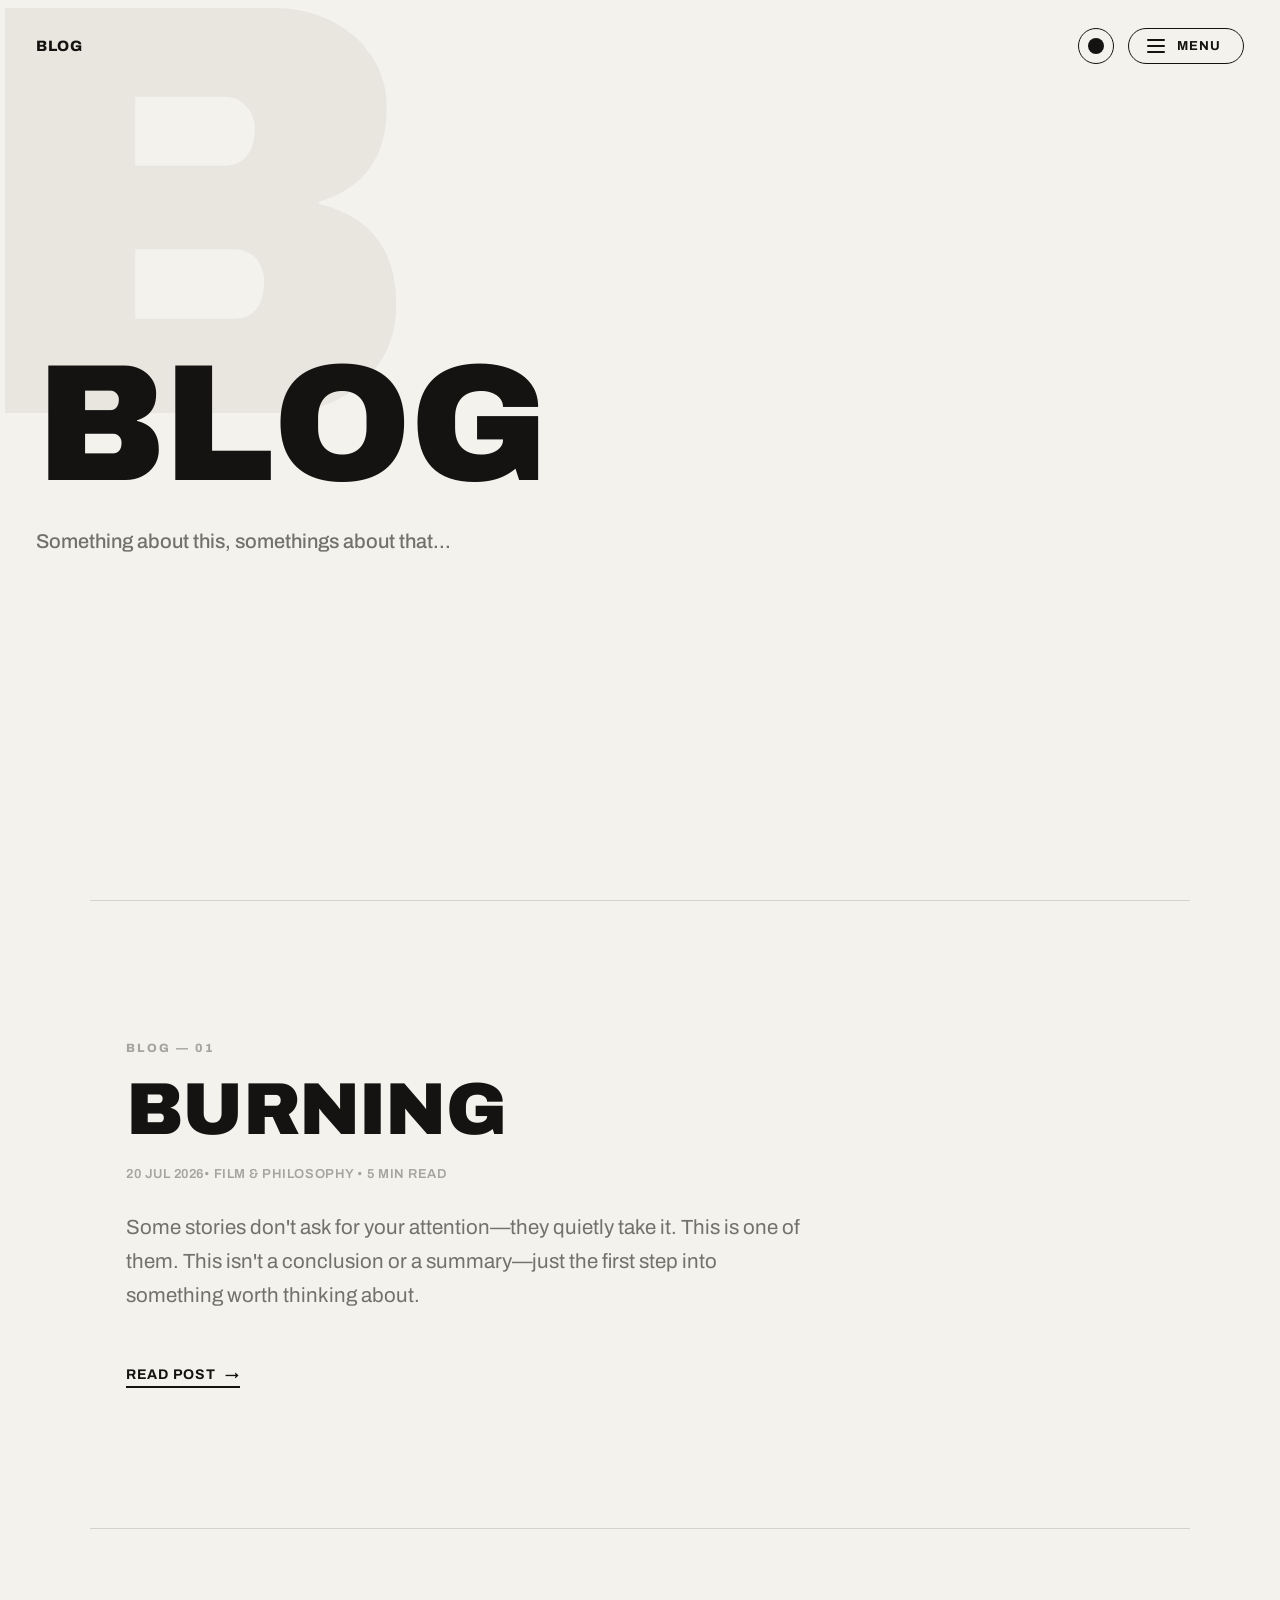
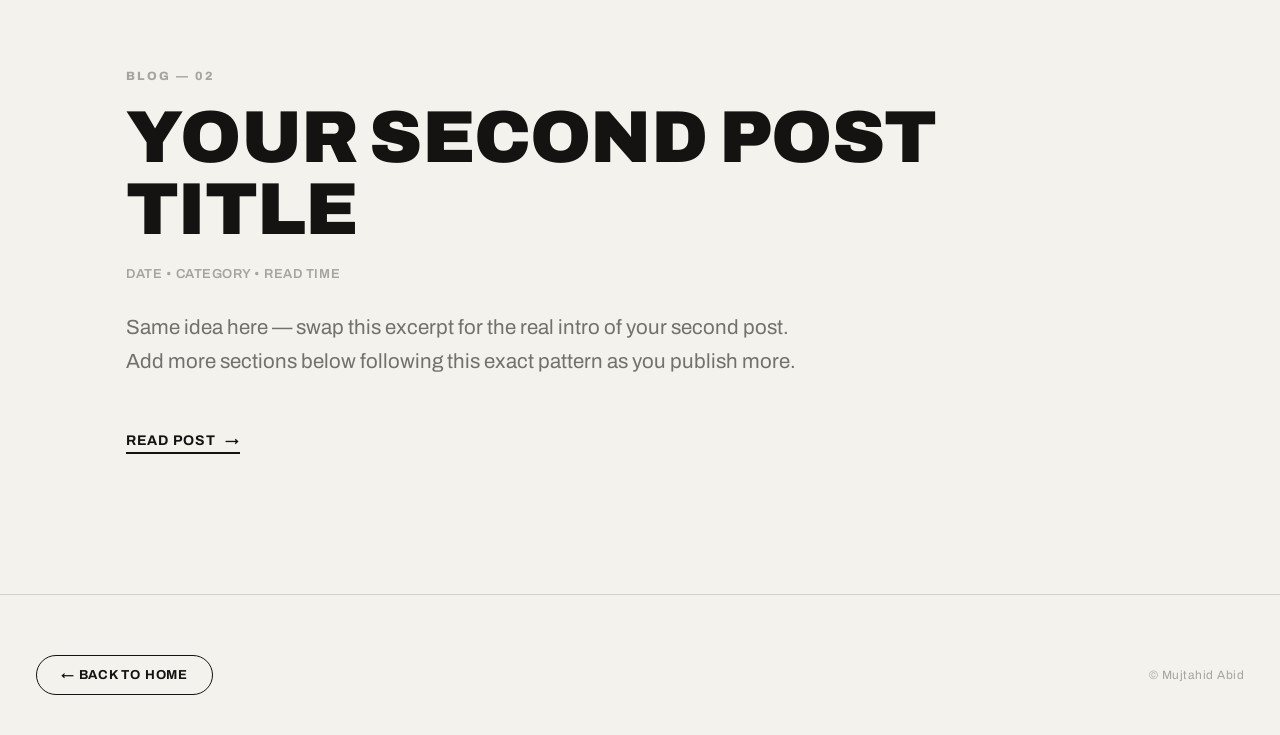
==== blog.html @ 4b97affe "Add files via upload" ====
<!DOCTYPE html>
<html lang="en" data-theme="light">
<head>
<meta charset="UTF-8">
<meta name="viewport" content="width=device-width, initial-scale=1.0">
<title>Blog — Mujtahid Abid</title>
<link rel="preconnect" href="https://fonts.googleapis.com">
<link rel="preconnect" href="https://fonts.gstatic.com" crossorigin>
<link href="https://fonts.googleapis.com/css2?family=Archivo:ital,wght@0,400;0,500;0,600;0,700;0,800;0,900;1,500&display=swap" rel="stylesheet">
<link rel="stylesheet" href="blog.css">
</head>
<body>
<!-- TOPBAR -->
  <header class="topbar">
    <a href="#top" class="wordmark">BLOG</a>
    <div class="topbar-right">
      <button id="themeToggle" class="theme-toggle" aria-label="Toggle dark mode">
        <span class="toggle-dot"></span>
      </button>
      <button id="menuBtn" class="menu-btn" aria-label="Open navigation" aria-expanded="false">
        <span class="menu-btn-lines"><span></span><span></span><span></span></span>
        <span class="menu-btn-label">MENU</span>
      </button>
    </div>
  </header>

  <!-- HERO -->
  <section class="hero" id="top">
    <div class="watermark">B</div>
    <div class="hero-inner">
      <div class="hero-heading-row">
        <h1 class="hero-heading">
          <span class="reveal-wrap"><span class="reveal-letter" style="animation-delay:.05s">B</span></span><span
          class="reveal-wrap"><span class="reveal-letter" style="animation-delay:.13s">L</span></span><span
          class="reveal-wrap"><span class="reveal-letter" style="animation-delay:.21s">O</span></span><span
          class="reveal-wrap"><span class="reveal-letter" style="animation-delay:.29s">G</span></span>
        </h1>
      </div>
      <p class="hero-sub">Something about this, somethings about that...</p>
    </div>
  </section>

  <!-- POST: BLOG-1 -->
  <section class="post" id="blog-1">
    <div class="post-eyebrow">Blog — 01</div>
    <h2 class="post-title">Burning</h2>
    <div class="post-meta">20 JUL 2026• FILM & PHILOSOPHY • 5 MIN READ</div>
    <p class="post-excerpt">Some stories don't ask for your attention—they quietly take it. This is one of them. This isn't a conclusion or a summary—just the first step into something worth thinking about.
    </p>
    <a href="blogs/blog-1.html" class="post-read">Read post <span>→</span></a>
  </section>

  <!-- POST: BLOG-2 -->
  <section class="post" id="blog-2">
    <div class="post-eyebrow">Blog — 02</div>
    <h2 class="post-title">Your Second Post Title</h2>
    <div class="post-meta">DATE • CATEGORY • READ TIME</div>
    <p class="post-excerpt">Same idea here — swap this excerpt for the real intro of your second post. Add more sections below following this exact pattern as you publish more.</p>
    <a href="blogs/preloader-blogs.html" class="post-read">Read post <span>→</span></a>
  </section>

  <!--
    TO ADD MORE POSTS:
    1. Copy a <section class="post" id="blog-3"> block above, update id + content.
    2. Copy a <li><a href="#blog-3" ...></a></li> inside .nav-list below, update href/index/text.
  -->

  <footer>
    <a href="index.html" class="footer-back">← Back to Home</a>
    <span class="footer-note">© Mujtahid Abid</span>
  </footer>

  <!-- FULLSCREEN NAV OVERLAY -->
  <nav class="nav-overlay" id="navOverlay" aria-hidden="true">
    <div class="nav-overlay-top">
      <span class="wordmark">BLOG</span>
      <button id="closeBtn" class="menu-btn" aria-label="Close navigation">
        <span class="menu-btn-lines" style="position:relative; width:18px; height:14px;">
          <span style="position:absolute; top:6px; transform:rotate(45deg);"></span>
          <span style="position:absolute; top:6px; transform:rotate(-45deg);"></span>
        </span>
        <span class="menu-btn-label">CLOSE</span>
      </button>
    </div>

    <ul class="nav-list">
      <li><a href="blogs/blog-1.html" class="nav-link nav-close"><span class="nav-index">01</span><span class="nav-text">Blog 1</span></a></li>
      <li><a href="blogs/preloader-blogs.html" class="nav-link nav-close"><span class="nav-index">02</span><span class="nav-text">Blog 2</span></a></li>

      <!-- add new <li> entries here as you publish more posts -->
    </ul>

    <a href="index.html" class="back-home">
      <span class="back-home-arrow">←</span>
      <span>Back to Home</span>
    </a>
  </nav>

<script src="blog.js"></script>

</body>
</html>
---- blog.css ----
:root{
    --paper:#f4f2ec;
    --ink:#141311;
    --ink-soft:rgba(20,19,17,0.58);
    --ink-faint:rgba(20,19,17,0.35);
    --line:rgba(20,19,17,0.14);
    --watermark:rgba(20,19,17,0.055);
    --invert-ink:#f4f2ec;
    --overlay-bg:#141311;
    --transition-theme: background-color .5s ease, color .5s ease, border-color .5s ease;
  }
  html[data-theme="dark"]{
    --paper:#121110;
    --ink:#f3f1ea;
    --ink-soft:rgba(243,241,234,0.6);
    --ink-faint:rgba(243,241,234,0.34);
    --line:rgba(243,241,234,0.16);
    --watermark:rgba(243,241,234,0.05);
    --invert-ink:#121110;
    --overlay-bg:#f3f1ea;
  }

  *{box-sizing:border-box;}
  html{scroll-behavior:smooth;}
  body{
    margin:0;
    background:var(--paper);
    color:var(--ink);
    font-family:'Archivo',sans-serif;
    transition:var(--transition-theme);
    overflow-x:hidden;
  }
  body.lock{overflow:hidden;}

  a{color:inherit;text-decoration:none;}
  ul{list-style:none;margin:0;padding:0;}

  /* ---------- TOPBAR ---------- */
  .topbar{
    position:fixed; top:0; left:0; right:0; z-index:60;
    display:flex; align-items:center; justify-content:space-between;
    padding:28px 36px;
    mix-blend-mode:normal;
  }
  .wordmark{
    font-weight:800; font-size:15px; letter-spacing:.04em;
    text-transform:uppercase;
  }
  .topbar-right{
    display:flex; align-items:center; gap:14px;
  }
  .menu-btn{
    display:flex; align-items:center; gap:12px;
    background:transparent; cursor:pointer;
    border:1.5px solid var(--ink); color:var(--ink);
    border-radius:999px; padding:10px 22px 10px 18px;
    font-family:inherit; font-weight:700; font-size:13px; letter-spacing:.08em;
    transition:var(--transition-theme), transform .25s ease, background .25s ease, color .25s ease;
  }
  .menu-btn:hover{background:var(--ink); color:var(--paper);}
  .menu-btn-lines{display:flex; flex-direction:column; gap:4px; width:18px;}
  .menu-btn-lines span{display:block; height:2px; width:100%; background:currentColor; border-radius:2px; transition:transform .3s ease, opacity .3s ease;}

  /* ---------- HERO ---------- */
  .hero{
    position:relative;
    min-height:100vh;
    display:flex; flex-direction:column; justify-content:center;
    padding:0 36px;
    overflow:hidden;
  }
  .watermark{
    position:absolute; top:-6vw; left:-3vw;
    font-size:46vw; font-weight:900; line-height:1;
    color:var(--watermark);
    user-select:none; pointer-events:none;
    transition:var(--transition-theme);
  }
  .hero-inner{ position:relative; z-index:2; max-width:1400px; margin:0 auto; width:100%; }

  .hero-heading-row{ display:flex; }
  .hero-heading{
    margin:0; font-weight:900; text-transform:uppercase;
    font-size:clamp(3.4rem, 13vw, 10.5rem);
    line-height:0.92; letter-spacing:-0.01em;
  }
  .reveal-wrap{display:inline-flex; overflow:hidden; vertical-align:top;}
  .reveal-letter{
    display:inline-block; transform:translateY(115%);
    animation:revealUp .85s cubic-bezier(.22,1,.36,1) forwards;
  }
  @keyframes revealUp{ to{ transform:translateY(0); } }

  .theme-toggle{
    flex:0 0 auto;
    width:36px; height:36px; border-radius:50%;
    border:1.5px solid var(--ink); background:transparent;
    cursor:pointer; position:relative;
    transition:var(--transition-theme), transform .3s ease;
  }
  .theme-toggle:hover{transform:rotate(20deg);}
  .toggle-dot{
    position:absolute; inset:9px;
    border-radius:50%; background:var(--ink);
    transition:var(--transition-theme);
  }
  html[data-theme="dark"] .toggle-dot{
    background:transparent; border:1.5px solid var(--ink);
    clip-path:circle(60% at 35% 50%);
  }

  .hero-sub{
    margin:28px 0 0; font-size:clamp(1rem,1.6vw,1.25rem);
    color:var(--ink-soft); font-weight:500;
  }

  /* ---------- POST SECTIONS ---------- */
  .post{
    padding:140px 36px; border-top:1px solid var(--line);
    max-width:1100px; margin:0 auto;
  }
  .post-eyebrow{
    font-size:12px; letter-spacing:.2em; font-weight:800; color:var(--ink-faint);
    text-transform:uppercase; margin-bottom:18px;
  }
  .post-title{
    font-size:clamp(2.4rem,6vw,4.6rem); font-weight:900; text-transform:uppercase;
    line-height:0.98; margin:0 0 22px; letter-spacing:-0.01em;
  }
  .post-meta{
    font-size:13px; color:var(--ink-faint); font-weight:600; letter-spacing:.04em;
    margin-bottom:30px;
  }
  .post-excerpt{
    font-size:clamp(1.05rem,1.6vw,1.3rem); line-height:1.65; color:var(--ink-soft);
    max-width:680px; font-weight:400;
  }
  .post-read{
    display:inline-flex; align-items:center; gap:10px; margin-top:34px;
    font-weight:700; font-size:14px; letter-spacing:.05em; text-transform:uppercase;
    border-bottom:2px solid var(--ink); padding-bottom:4px;
  }
  .post-read span{transition:transform .3s ease;}
  .post-read:hover span{transform:translateX(6px);}

  /* ---------- FOOTER ---------- */
  footer{
    border-top:1px solid var(--line); padding:60px 36px 40px;
    display:flex; flex-wrap:wrap; gap:20px; align-items:center; justify-content:space-between;
  }
  .footer-back{
    font-weight:700; font-size:13px; letter-spacing:.06em; text-transform:uppercase;
    display:inline-flex; align-items:center; gap:10px; border:1.5px solid var(--ink);
    border-radius:999px; padding:12px 24px; transition:background .25s ease, color .25s ease;
  }
  .footer-back:hover{background:var(--ink); color:var(--paper);}
  .footer-note{font-size:12px; color:var(--ink-faint); letter-spacing:.04em;}

  /* ---------- FULLSCREEN NAV OVERLAY ---------- */
  .nav-overlay{
    position:fixed; inset:0; z-index:100;
    background:var(--overlay-bg); color:var(--invert-ink);
    display:flex; flex-direction:column;
    padding:28px 36px 50px;
    height:100dvh;
    overflow:hidden;
    clip-path:circle(0% at calc(100% - 70px) 56px);
    transition:clip-path .75s cubic-bezier(.65,0,.35,1), background-color .5s ease, color .5s ease;
    pointer-events:none;
  }
  .nav-overlay.open{
    clip-path:circle(150% at calc(100% - 70px) 56px);
    pointer-events:auto;
  }
  .nav-overlay-top{
    display:flex; align-items:center; justify-content:space-between;
  }
  .nav-overlay .wordmark{color:var(--invert-ink);}
  .nav-overlay .menu-btn{border-color:var(--invert-ink); color:var(--invert-ink);}
  .nav-overlay .menu-btn:hover{background:var(--invert-ink); color:var(--overlay-bg);}

  .nav-list{
    flex:1; display:flex; flex-direction:column;
    justify-content:flex-start;
    justify-content:safe center;
    gap:6px; padding:40px 0;
    overflow-y:auto;
    min-height:0;
    scrollbar-width:none;
  }
  .nav-list::-webkit-scrollbar{ display:none; }
  .nav-link{
    display:flex; align-items:baseline; gap:24px;
    font-size:clamp(2.6rem,7vw,5.4rem); font-weight:900; text-transform:uppercase;
    line-height:1.08; opacity:0; transform:translateY(40px);
    transition:opacity .55s ease, transform .55s ease, color .3s ease;
  }
  .nav-overlay.open .nav-link{opacity:1; transform:translateY(0);}
  .nav-overlay.open .nav-link:nth-child(1){transition-delay:.12s;}
  .nav-overlay.open .nav-link:nth-child(2){transition-delay:.2s;}
  .nav-overlay.open .nav-link:nth-child(3){transition-delay:.28s;}
  .nav-overlay.open .nav-link:nth-child(4){transition-delay:.36s;}
  .nav-overlay.open .nav-link:nth-child(5){transition-delay:.44s;}
  .nav-index{
    font-size:14px; font-weight:700; letter-spacing:.05em;
    color:var(--invert-ink); opacity:.45; align-self:flex-start; margin-top:18px;
  }
  .nav-link:hover .nav-text{opacity:.55;}
  .nav-text{transition:opacity .25s ease;}

  .back-home{
    align-self:flex-start;
    display:inline-flex; align-items:center; gap:12px;
    border:1.5px solid var(--invert-ink); border-radius:999px;
    padding:14px 26px; font-weight:700; font-size:13px; letter-spacing:.08em; text-transform:uppercase;
    opacity:0; transform:translateY(20px);
    transition:opacity .5s ease .5s, transform .5s ease .5s, background .25s ease, color .25s ease;
  }
  .nav-overlay.open .back-home{opacity:1; transform:translateY(0);}
  .back-home:hover{background:var(--invert-ink); color:var(--overlay-bg);}
  .back-home-arrow{font-size:16px;}

  /* ---------- RESPONSIVE ---------- */
  @media (max-width:720px){
    .topbar{padding:20px;}
    .topbar-right{gap:8px;}
    .hero{padding:0 20px;}
    .theme-toggle{width:32px; height:32px;}
    .toggle-dot{inset:8px;}
    .menu-btn-label{display:none;}
    .menu-btn{padding:12px;}
    .post{padding:90px 20px;}
    .nav-overlay{padding:20px 20px 36px; clip-path:circle(0% at calc(100% - 50px) 46px);}
    .nav-overlay.open{clip-path:circle(150% at calc(100% - 50px) 46px);}
    .nav-list{gap:14px; padding:30px 0; overflow-y:auto; min-height:0; justify-content:flex-start; justify-content:safe center;}
    .nav-index{display:none;}
    footer{padding:44px 20px 32px;}
  }

  @media (prefers-reduced-motion: reduce){
    *{animation-duration:0.01ms !important; animation-iteration-count:1 !important; transition-duration:0.01ms !important;}
    .reveal-letter{transform:none; opacity:1;}
    html{scroll-behavior:auto;}
  }
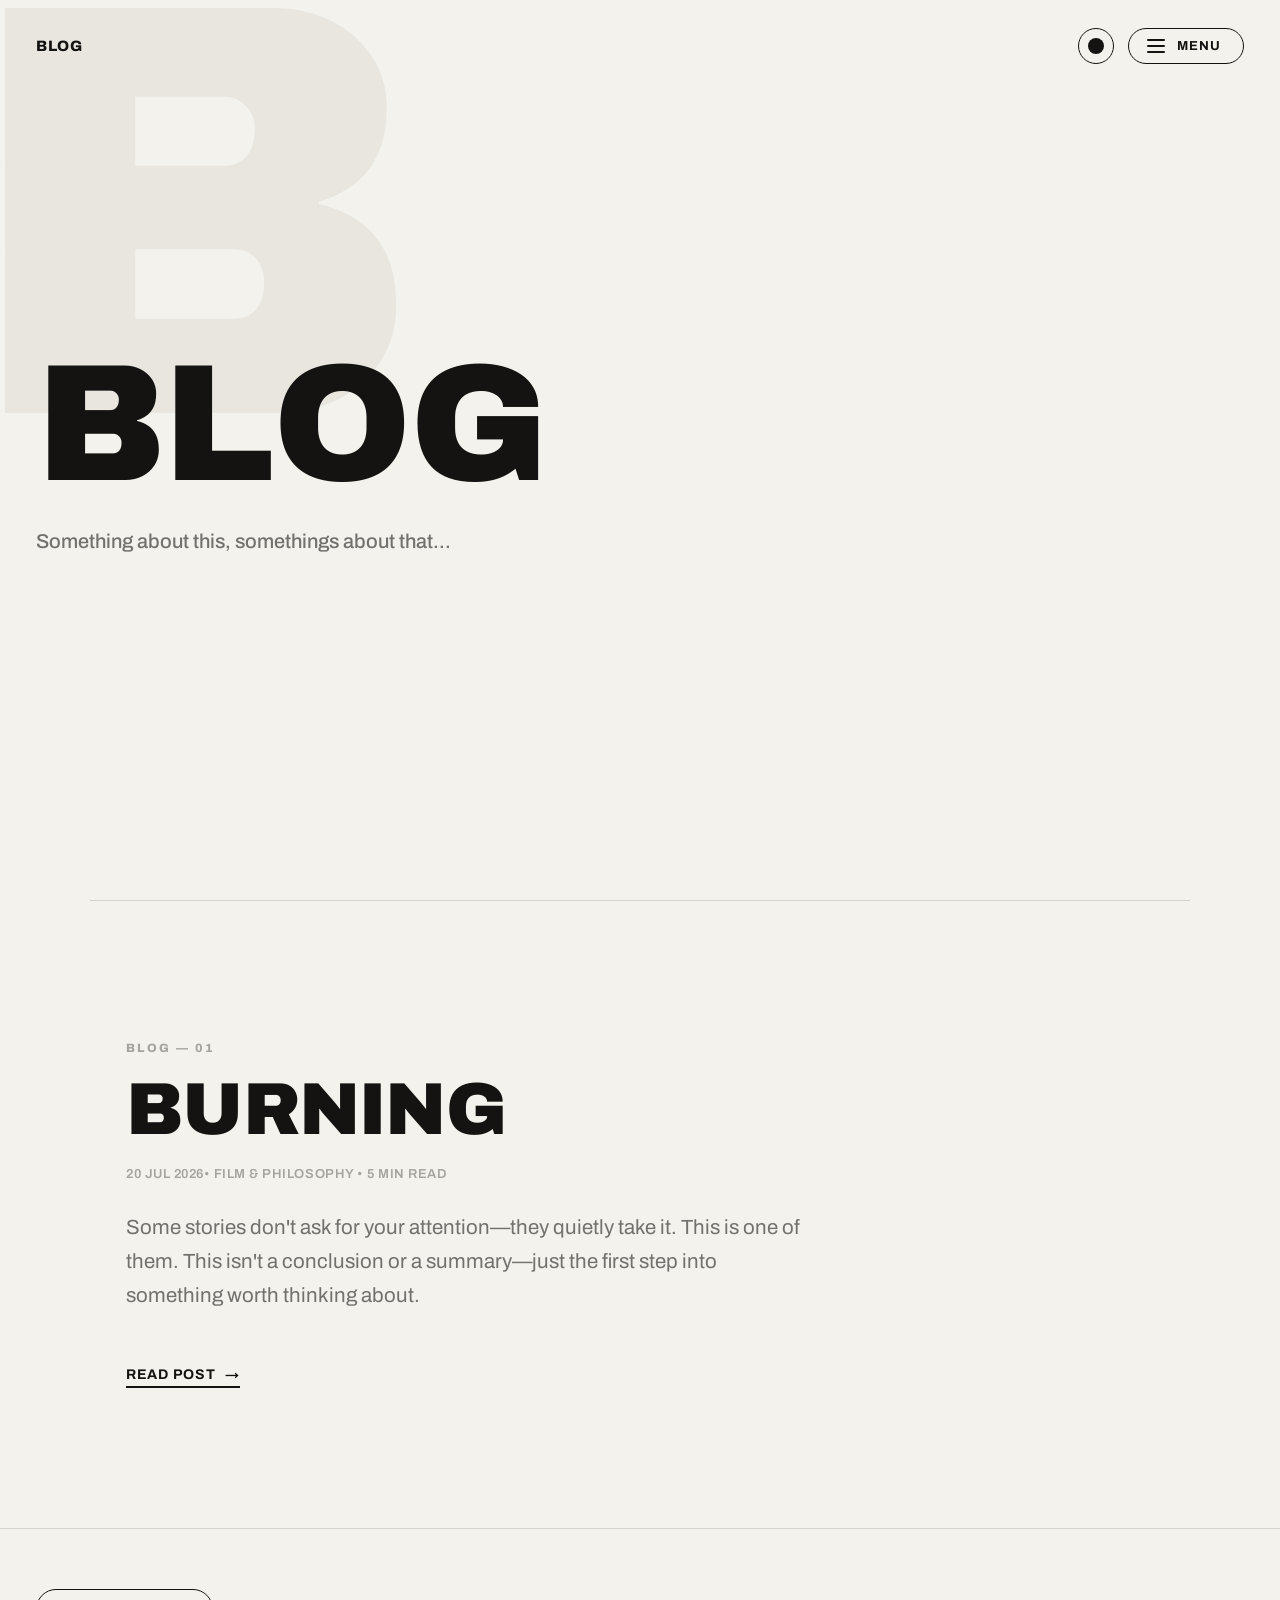
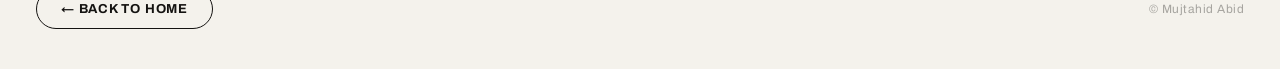
==== commit 91a1268b: "Add files via upload" ====
--- a/blog.html
+++ b/blog.html
@@ -47,18 +47,19 @@
     <div class="post-meta">20 JUL 2026• FILM & PHILOSOPHY • 5 MIN READ</div>
     <p class="post-excerpt">Some stories don't ask for your attention—they quietly take it. This is one of them. This isn't a conclusion or a summary—just the first step into something worth thinking about.
     </p>
-    <a href="blogs/blog-1.html" class="post-read">Read post <span>→</span></a>
+    <a href="/blogs/blog-1/blog-1.html" class="post-read">Read post <span>→</span></a>
   </section>
 
-  <!-- POST: BLOG-2 -->
+  <!-- POST: BLOG-2 
   <section class="post" id="blog-2">
     <div class="post-eyebrow">Blog — 02</div>
     <h2 class="post-title">Your Second Post Title</h2>
     <div class="post-meta">DATE • CATEGORY • READ TIME</div>
     <p class="post-excerpt">Same idea here — swap this excerpt for the real intro of your second post. Add more sections below following this exact pattern as you publish more.</p>
-    <a href="blogs/preloader-blogs.html" class="post-read">Read post <span>→</span></a>
+    <a href="/blogs/preloader-blogs.html" class="post-read">Read post <span>→</span></a>
   </section>
-
+-->
+  
   <!--
     TO ADD MORE POSTS:
     1. Copy a <section class="post" id="blog-3"> block above, update id + content.
@@ -84,8 +85,8 @@
     </div>
 
     <ul class="nav-list">
-      <li><a href="blogs/blog-1.html" class="nav-link nav-close"><span class="nav-index">01</span><span class="nav-text">Blog 1</span></a></li>
-      <li><a href="blogs/preloader-blogs.html" class="nav-link nav-close"><span class="nav-index">02</span><span class="nav-text">Blog 2</span></a></li>
+      <li><a href="/blogs/blog-1/blog-1.html" class="nav-link nav-close"><span class="nav-index">01</span><span class="nav-text">Blog 1</span></a></li>
+      <li><a href="/blogs/preloader-blogs.html" class="nav-link nav-close"><span class="nav-index">02</span><span class="nav-text">Blog 2</span></a></li>
 
       <!-- add new <li> entries here as you publish more posts -->
     </ul>
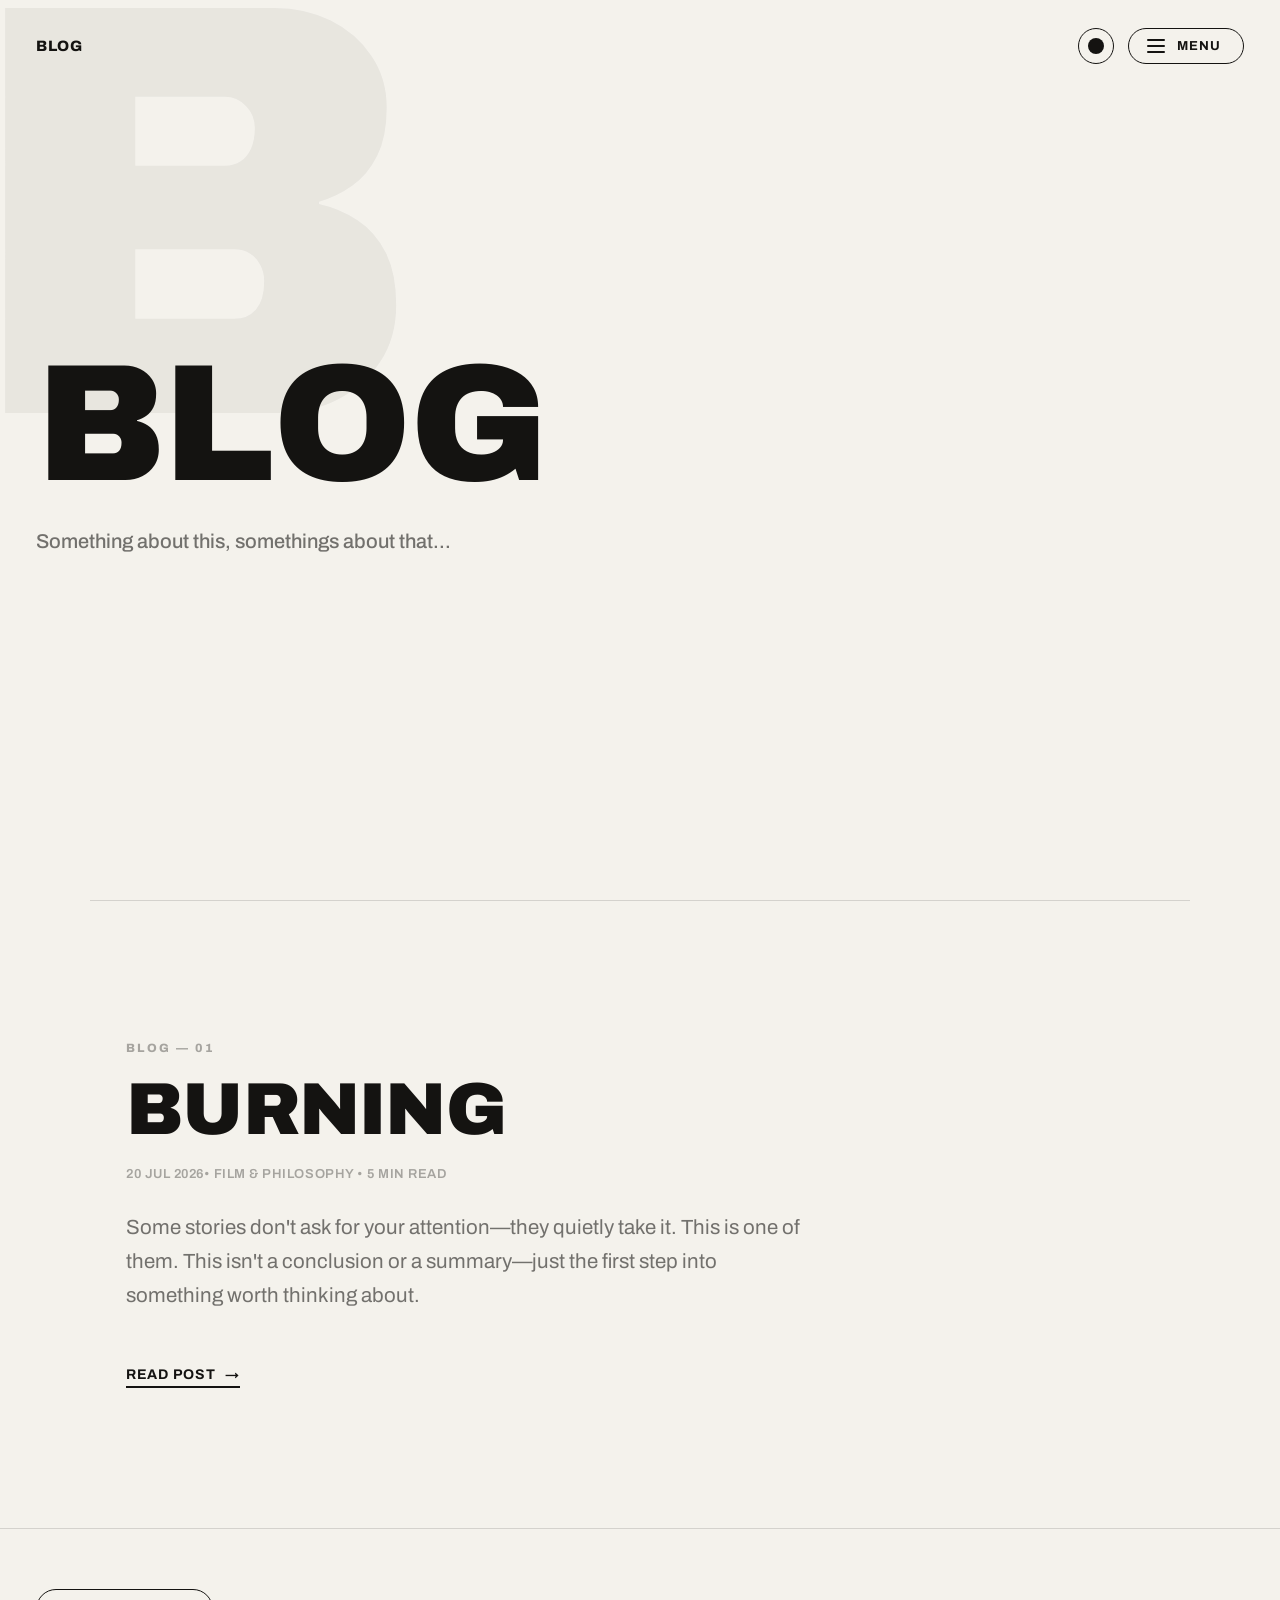
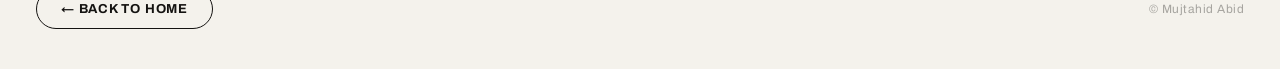
==== commit 3e644b91: "Update blog.html" ====
--- a/blog.html
+++ b/blog.html
@@ -47,7 +47,7 @@
     <div class="post-meta">20 JUL 2026• FILM & PHILOSOPHY • 5 MIN READ</div>
     <p class="post-excerpt">Some stories don't ask for your attention—they quietly take it. This is one of them. This isn't a conclusion or a summary—just the first step into something worth thinking about.
     </p>
-    <a href="/blogs/blog-1/blog-1.html" class="post-read">Read post <span>→</span></a>
+    <a href="blogs/blog-1/blog-1.html" class="post-read">Read post <span>→</span></a>
   </section>
 
   <!-- POST: BLOG-2 
@@ -85,8 +85,8 @@
     </div>
 
     <ul class="nav-list">
-      <li><a href="/blogs/blog-1/blog-1.html" class="nav-link nav-close"><span class="nav-index">01</span><span class="nav-text">Blog 1</span></a></li>
-      <li><a href="/blogs/preloader-blogs.html" class="nav-link nav-close"><span class="nav-index">02</span><span class="nav-text">Blog 2</span></a></li>
+      <li><a href="blogs/blog-1/blog-1.html" class="nav-link nav-close"><span class="nav-index">01</span><span class="nav-text">Blog 1</span></a></li>
+      <li><a href="blogs/preloader-blogs.html" class="nav-link nav-close"><span class="nav-index">02</span><span class="nav-text">Blog 2</span></a></li>
 
       <!-- add new <li> entries here as you publish more posts -->
     </ul>
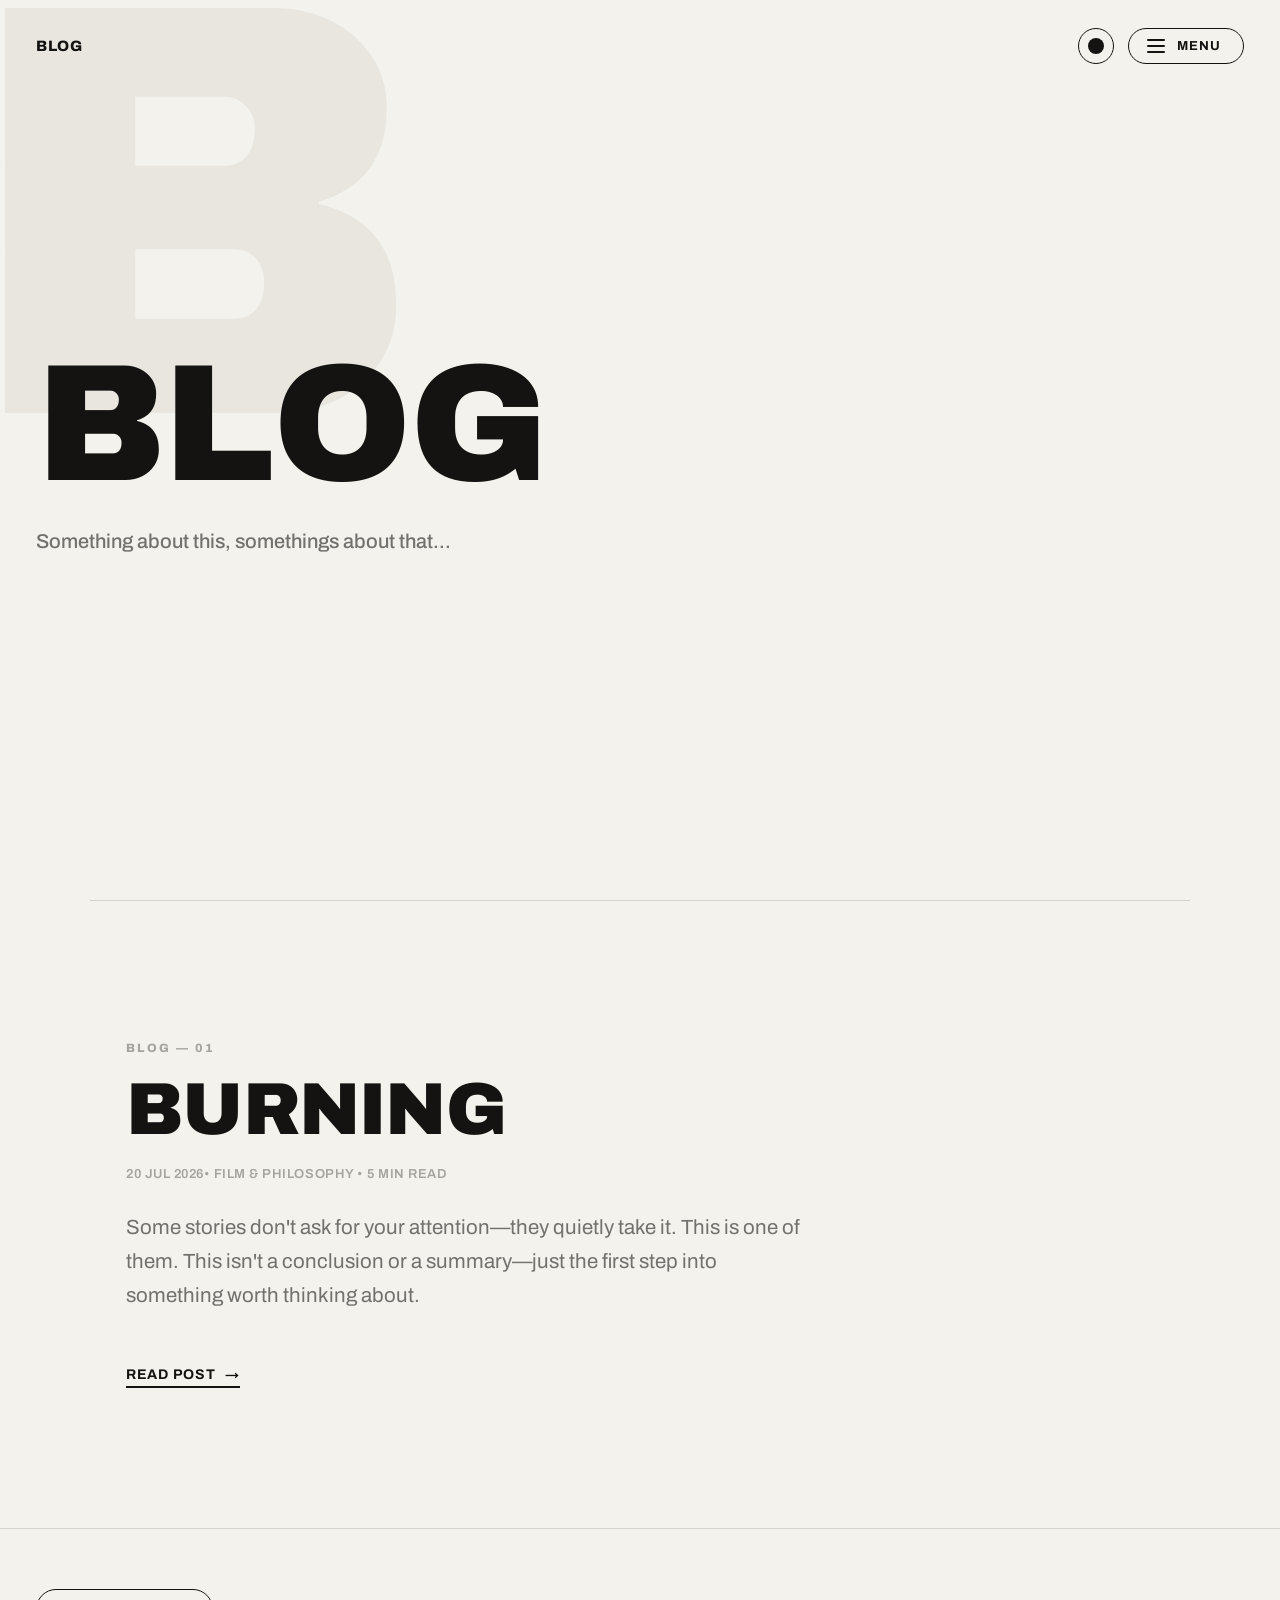
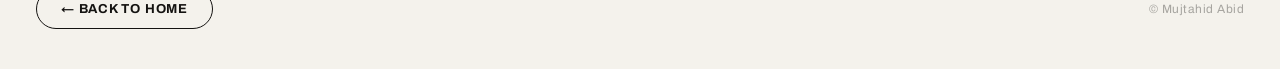
==== commit b14a981f: "Update blog.html" ====
--- a/blog.html
+++ b/blog.html
@@ -85,8 +85,8 @@
     </div>
 
     <ul class="nav-list">
-      <li><a href="blogs/blog-1/blog-1.html" class="nav-link nav-close"><span class="nav-index">01</span><span class="nav-text">Blog 1</span></a></li>
-      <li><a href="blogs/preloader-blogs.html" class="nav-link nav-close"><span class="nav-index">02</span><span class="nav-text">Blog 2</span></a></li>
+      <li><a href="/new-site/blogs/blog-1/blog-1.html" class="nav-link nav-close"><span class="nav-index">01</span><span class="nav-text">Blog 1</span></a></li>
+      <li><a href="/new-site/blogs/preloader-blogs.html" class="nav-link nav-close"><span class="nav-index">02</span><span class="nav-text">Blog 2</span></a></li>
 
       <!-- add new <li> entries here as you publish more posts -->
     </ul>
